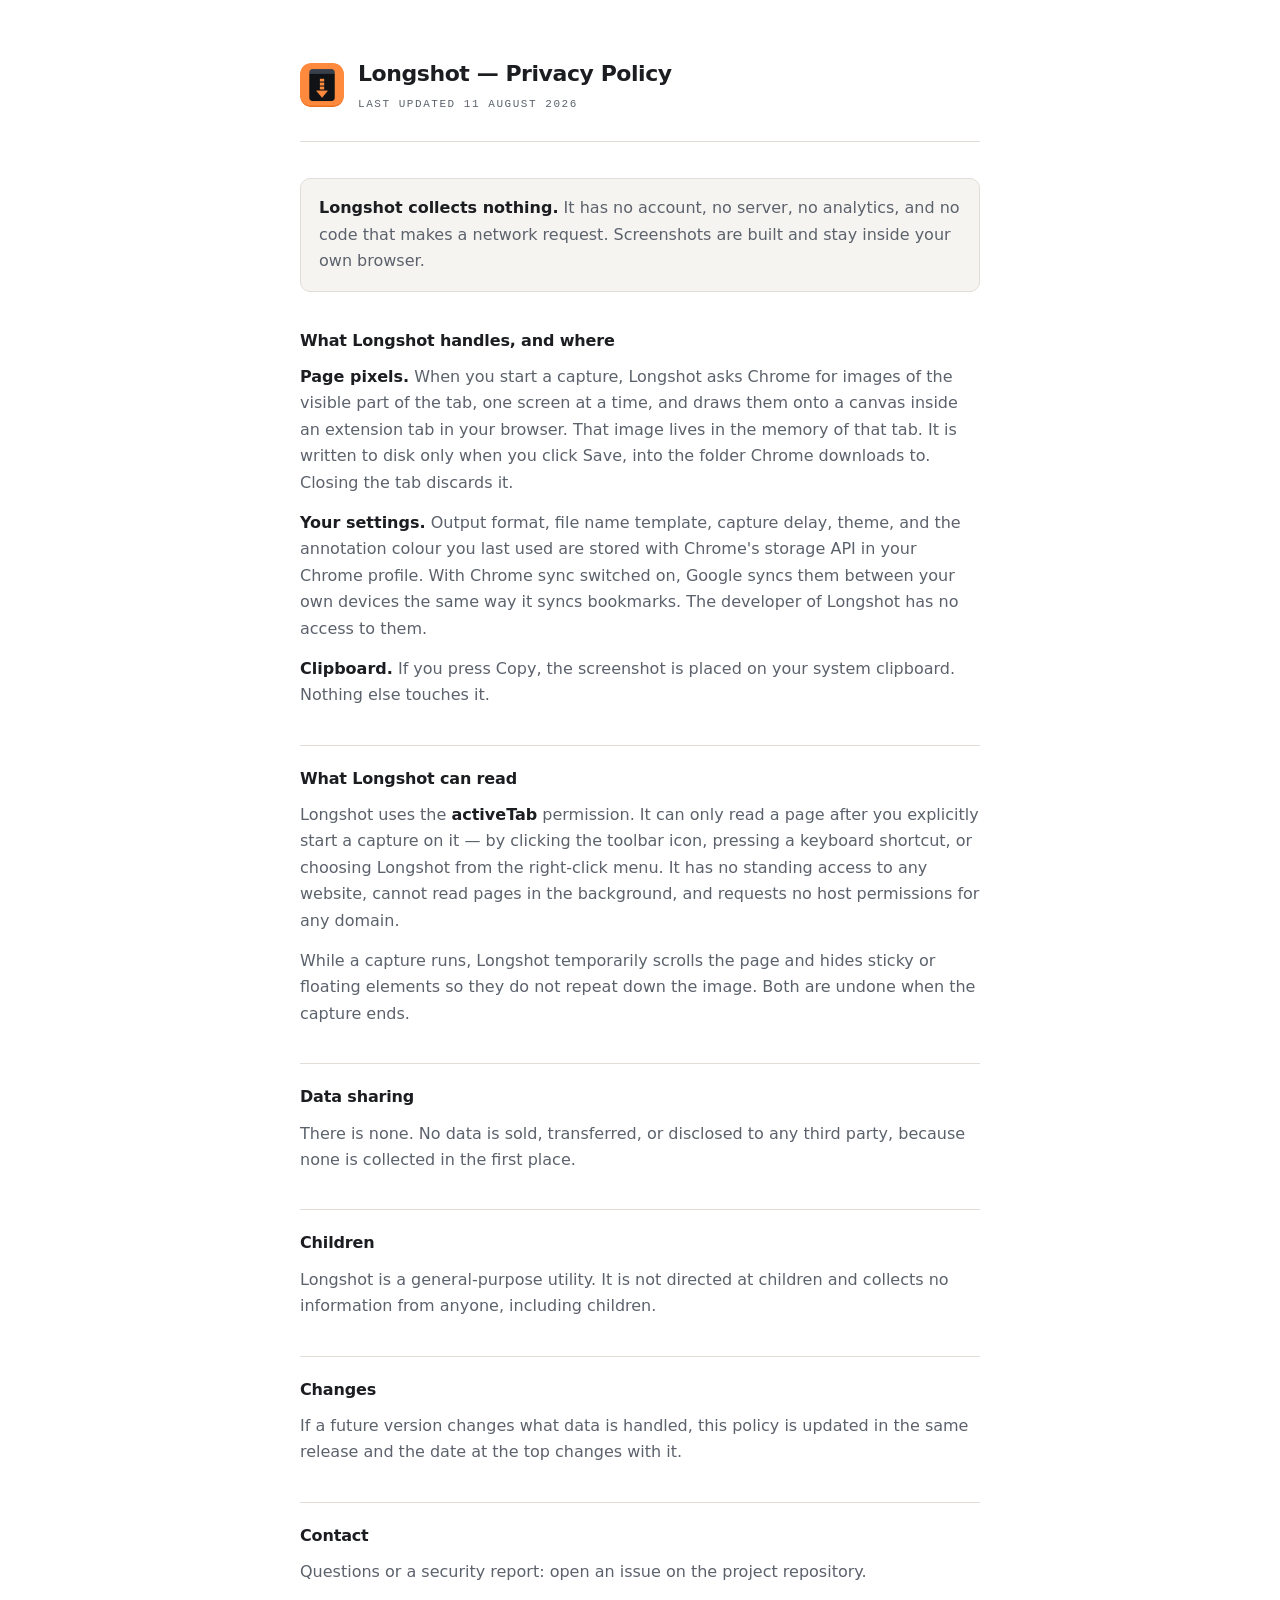
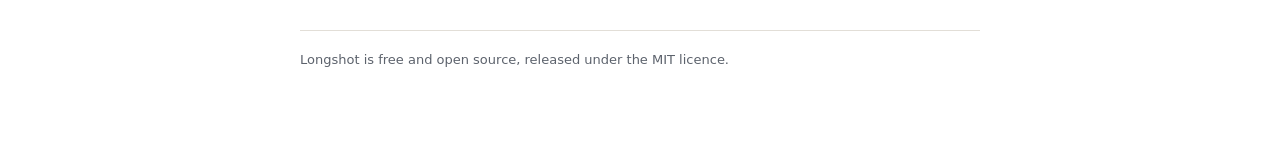
==== docs/index.html @ bc61de27 "Add hostable privacy policy page and submission runbook docs/ is a self-contained static page (no de" ====
<!doctype html>
<html lang="en">
  <head>
    <meta charset="utf-8" />
    <meta name="viewport" content="width=device-width, initial-scale=1" />
    <title>Longshot — Privacy Policy</title>
    <meta
      name="description"
      content="Privacy policy for Longshot, a Chrome extension that captures full page screenshots locally."
    />
    <style>
      :root {
        --bg: #ffffff;
        --panel: #f6f4f1;
        --line: #e2ded7;
        --fg: #1b1d21;
        --dim: #5c626c;
        --accent: #d2611a;
        color-scheme: light;
      }
      @media (prefers-color-scheme: dark) {
        :root {
          --bg: #101216;
          --panel: #171a1f;
          --line: #262b33;
          --fg: #e8eaed;
          --dim: #a3a9b4;
          --accent: #ff8a3d;
          color-scheme: dark;
        }
      }
      * { box-sizing: border-box; }
      body {
        margin: 0;
        padding: 0 24px 96px;
        background: var(--bg);
        color: var(--fg);
        font: 16px/1.65 ui-sans-serif, "Segoe UI", system-ui, -apple-system, sans-serif;
        -webkit-font-smoothing: antialiased;
      }
      main { max-width: 680px; margin: 0 auto; }
      header {
        display: flex; align-items: center; gap: 14px;
        padding: 56px 0 28px; border-bottom: 1px solid var(--line); margin-bottom: 36px;
      }
      header img { width: 44px; height: 44px; border-radius: 11px; }
      h1 { margin: 0; font-size: 22px; letter-spacing: -0.02em; }
      .eyebrow {
        margin: 3px 0 0;
        font-family: ui-monospace, "SF Mono", Consolas, monospace;
        font-size: 11px; letter-spacing: 0.14em; text-transform: uppercase; color: var(--dim);
      }
      h2 {
        margin: 36px 0 10px; font-size: 16px; letter-spacing: -0.01em;
        padding-top: 20px; border-top: 1px solid var(--line);
      }
      h2:first-of-type { border-top: 0; padding-top: 0; }
      p { margin: 0 0 14px; color: var(--dim); }
      strong { color: var(--fg); font-weight: 600; }
      .lede { font-size: 17px; }
      .callout {
        padding: 16px 18px; border-radius: 10px; background: var(--panel);
        border: 1px solid var(--line); margin: 0 0 8px;
      }
      .callout p:last-child { margin-bottom: 0; }
      footer {
        margin-top: 44px; padding-top: 18px; border-top: 1px solid var(--line);
        font-size: 13px; color: var(--dim);
      }
      a { color: var(--accent); }
    </style>
  </head>
  <body>
    <main>
      <header>
        <img src="icon-128.png" alt="" />
        <div>
          <h1>Longshot — Privacy Policy</h1>
          <p class="eyebrow">Last updated 11 August 2026</p>
        </div>
      </header>

      <div class="callout">
        <p>
          <strong>Longshot collects nothing.</strong> It has no account, no server, no analytics,
          and no code that makes a network request. Screenshots are built and stay inside your own
          browser.
        </p>
      </div>

      <h2>What Longshot handles, and where</h2>
      <p>
        <strong>Page pixels.</strong> When you start a capture, Longshot asks Chrome for images of
        the visible part of the tab, one screen at a time, and draws them onto a canvas inside an
        extension tab in your browser. That image lives in the memory of that tab. It is written to
        disk only when you click Save, into the folder Chrome downloads to. Closing the tab
        discards it.
      </p>
      <p>
        <strong>Your settings.</strong> Output format, file name template, capture delay, theme, and
        the annotation colour you last used are stored with Chrome's storage API in your Chrome
        profile. With Chrome sync switched on, Google syncs them between your own devices the same
        way it syncs bookmarks. The developer of Longshot has no access to them.
      </p>
      <p>
        <strong>Clipboard.</strong> If you press Copy, the screenshot is placed on your system
        clipboard. Nothing else touches it.
      </p>

      <h2>What Longshot can read</h2>
      <p>
        Longshot uses the <strong>activeTab</strong> permission. It can only read a page after you
        explicitly start a capture on it — by clicking the toolbar icon, pressing a keyboard
        shortcut, or choosing Longshot from the right-click menu. It has no standing access to any
        website, cannot read pages in the background, and requests no host permissions for any
        domain.
      </p>
      <p>
        While a capture runs, Longshot temporarily scrolls the page and hides sticky or floating
        elements so they do not repeat down the image. Both are undone when the capture ends.
      </p>

      <h2>Data sharing</h2>
      <p>
        There is none. No data is sold, transferred, or disclosed to any third party, because none
        is collected in the first place.
      </p>

      <h2>Children</h2>
      <p>
        Longshot is a general-purpose utility. It is not directed at children and collects no
        information from anyone, including children.
      </p>

      <h2>Changes</h2>
      <p>
        If a future version changes what data is handled, this policy is updated in the same release
        and the date at the top changes with it.
      </p>

      <h2>Contact</h2>
      <p>Questions or a security report: open an issue on the project repository.</p>

      <footer>Longshot is free and open source, released under the MIT licence.</footer>
    </main>
  </body>
</html>
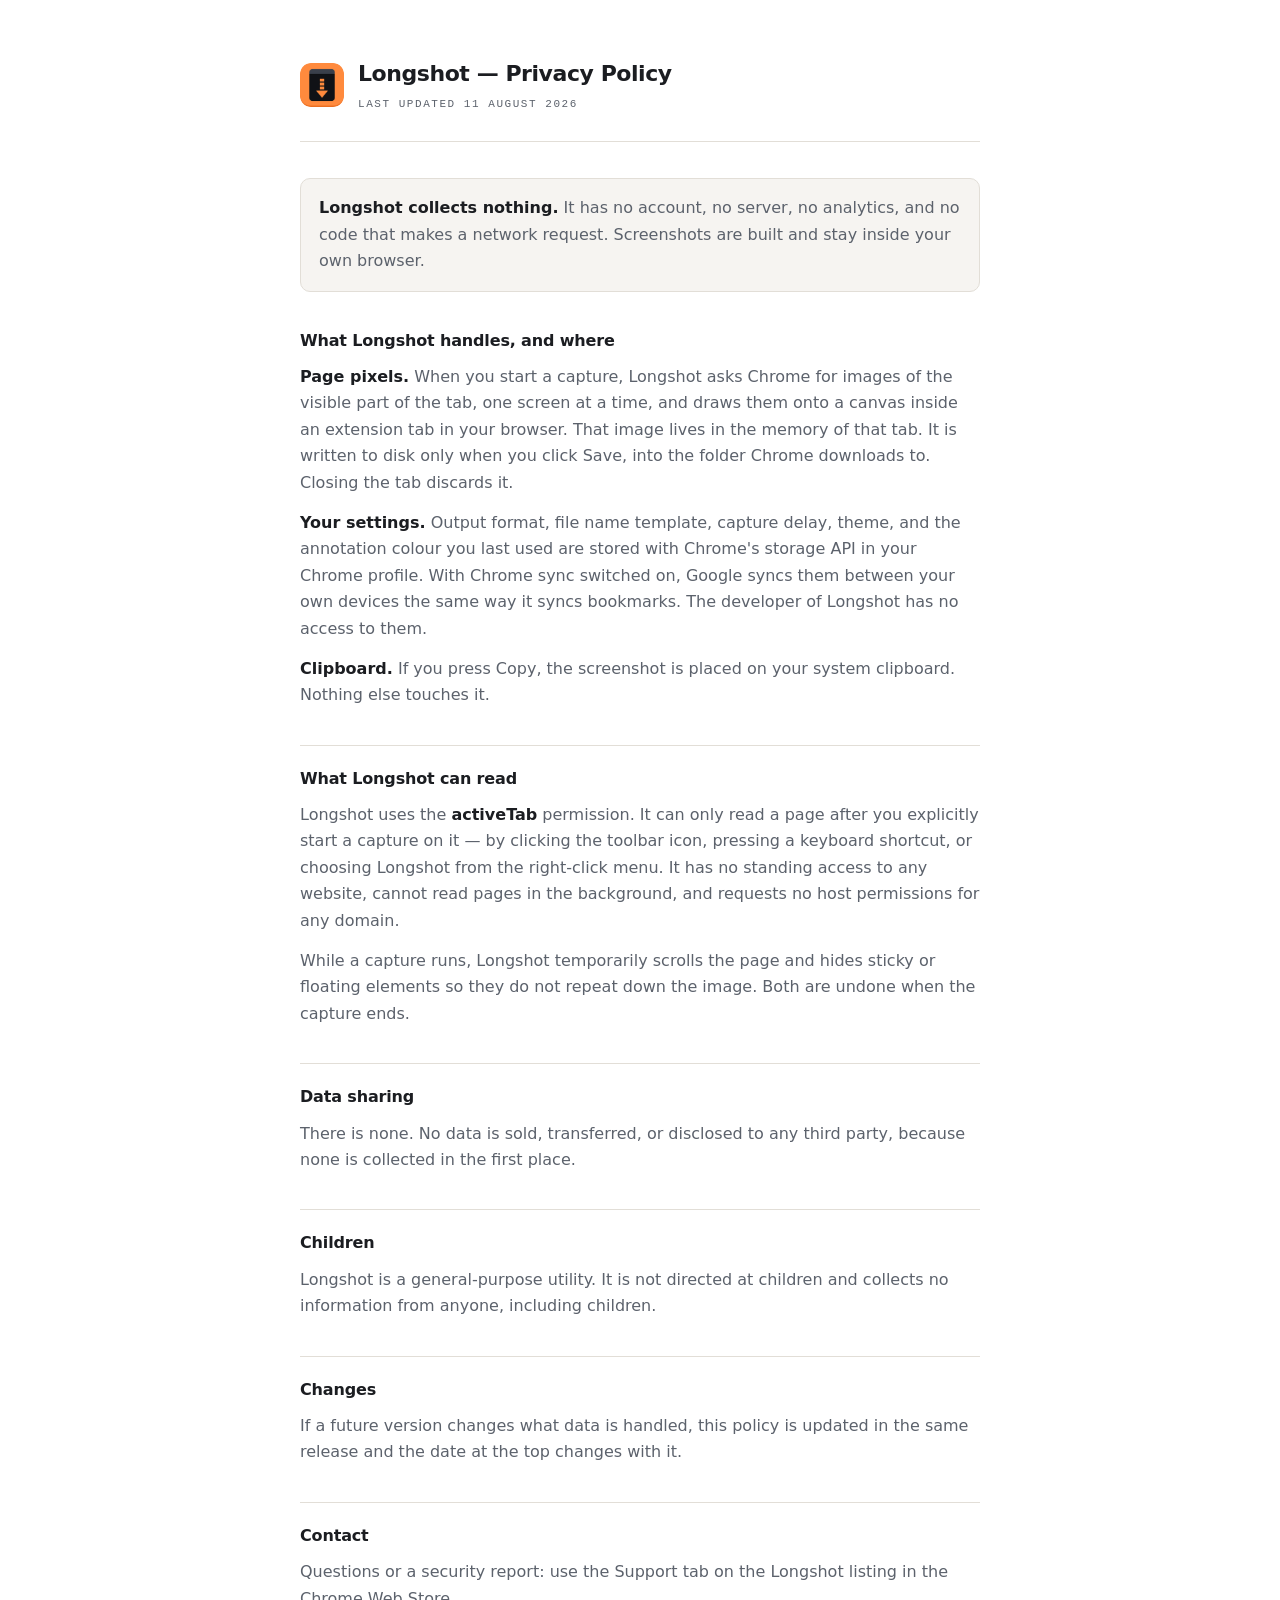
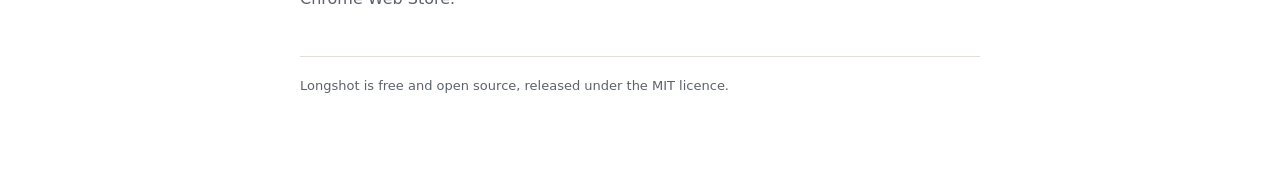
==== commit 242a05b9: "Publish the privacy policy and document where it lives The policy is now served at https://longshot-" ====
--- a/docs/index.html
+++ b/docs/index.html
@@ -139,7 +139,10 @@
       </p>
 
       <h2>Contact</h2>
-      <p>Questions or a security report: open an issue on the project repository.</p>
+      <p>
+        Questions or a security report: use the Support tab on the Longshot listing in the
+        Chrome Web Store.
+      </p>
 
       <footer>Longshot is free and open source, released under the MIT licence.</footer>
     </main>
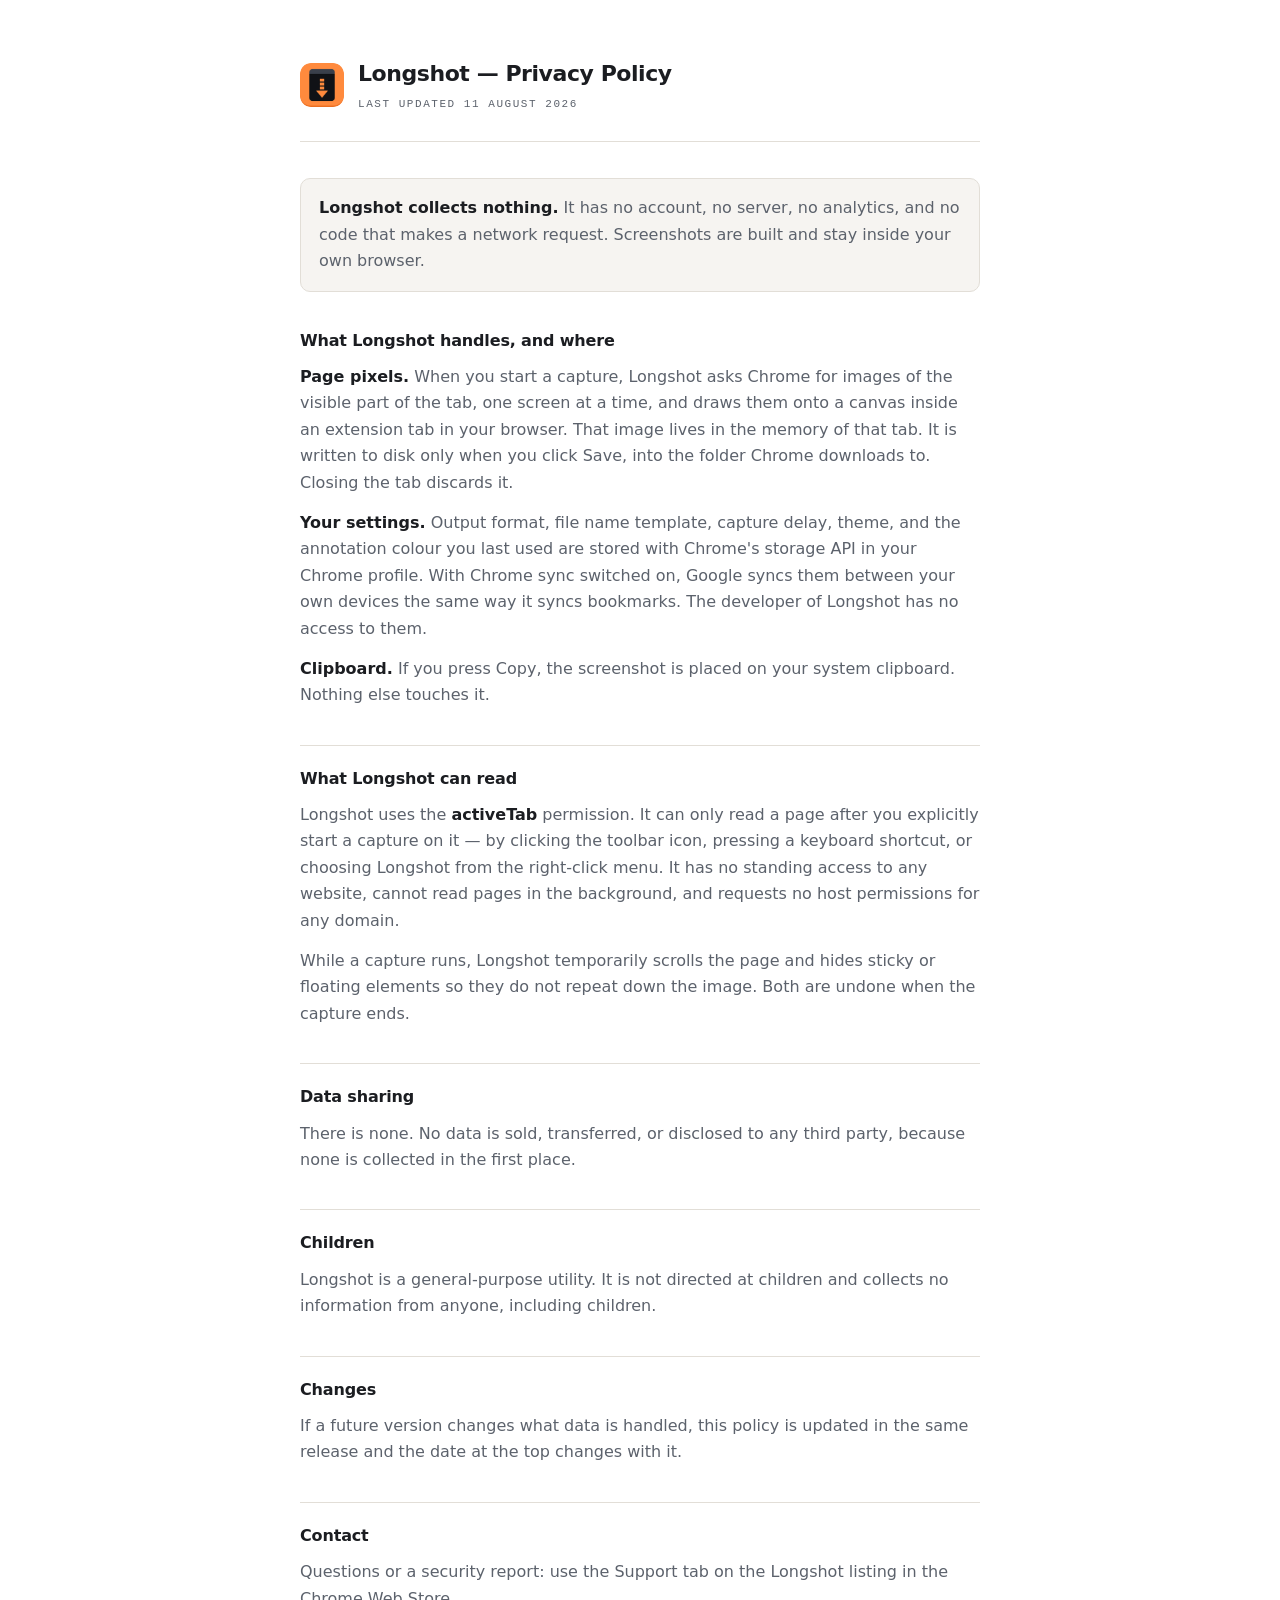
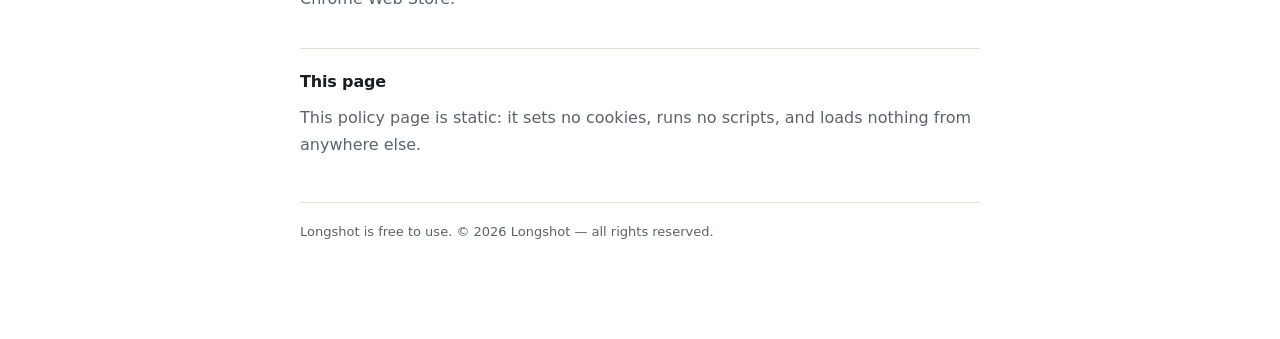
==== commit ab71bec3: "Make the project proprietary and drop open-source claims LICENSE is now all-rights-reserved: running" ====
--- a/docs/index.html
+++ b/docs/index.html
@@ -144,7 +144,13 @@
         Chrome Web Store.
       </p>
 
-      <footer>Longshot is free and open source, released under the MIT licence.</footer>
+      <h2>This page</h2>
+      <p>
+        This policy page is static: it sets no cookies, runs no scripts, and loads nothing from
+        anywhere else.
+      </p>
+
+      <footer>Longshot is free to use. © 2026 Longshot — all rights reserved.</footer>
     </main>
   </body>
 </html>
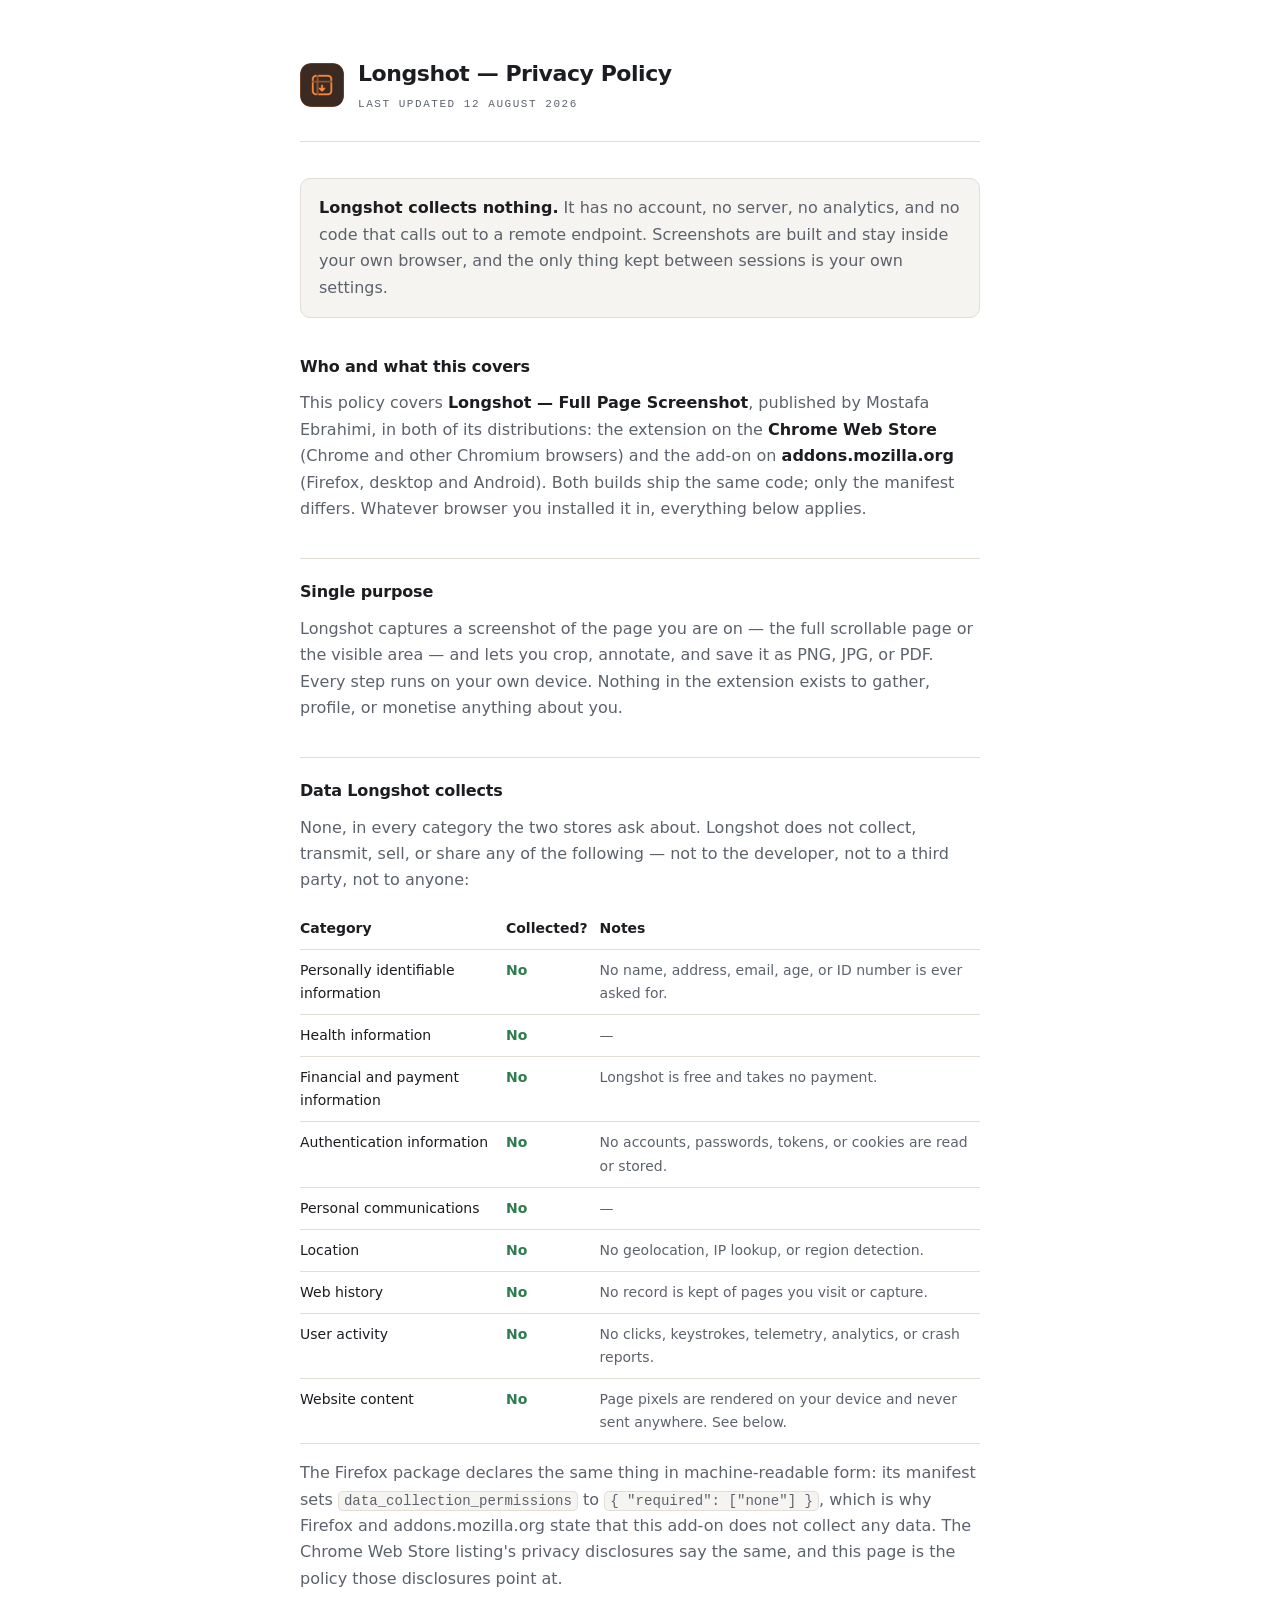
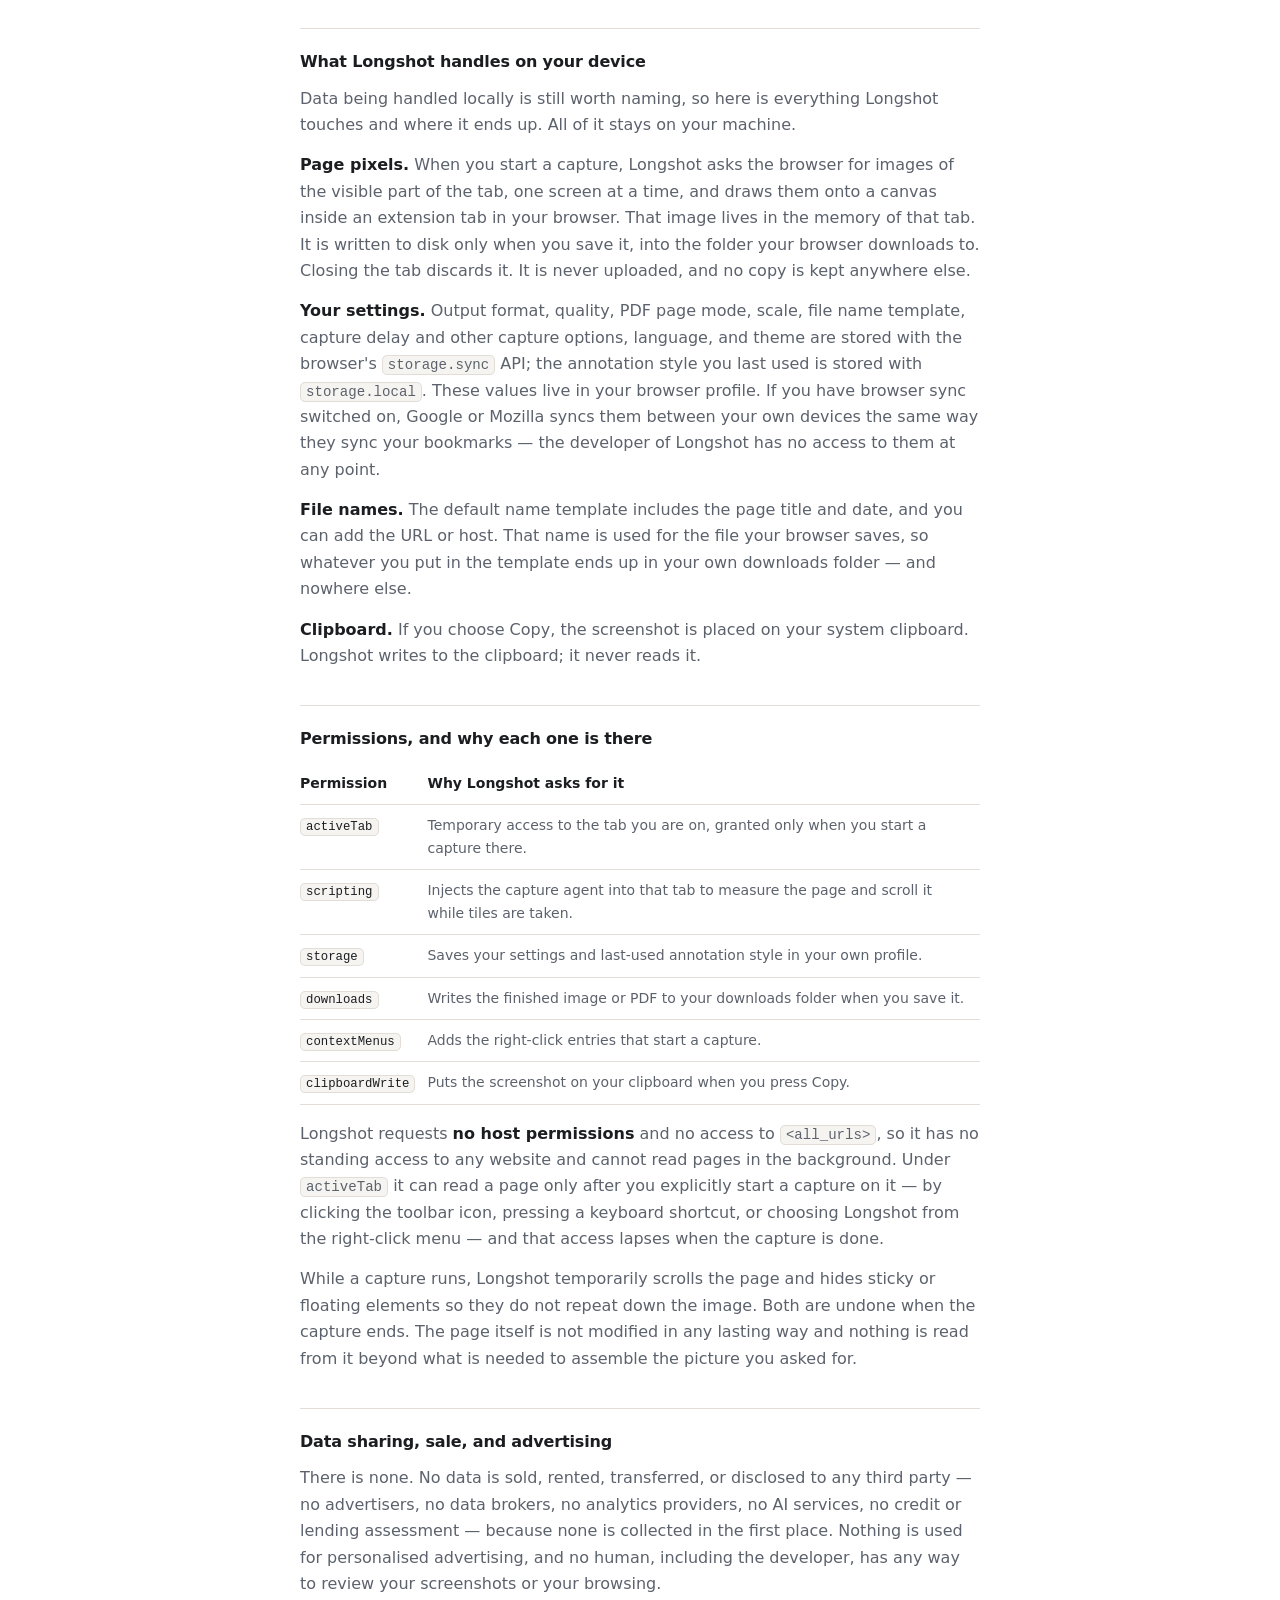
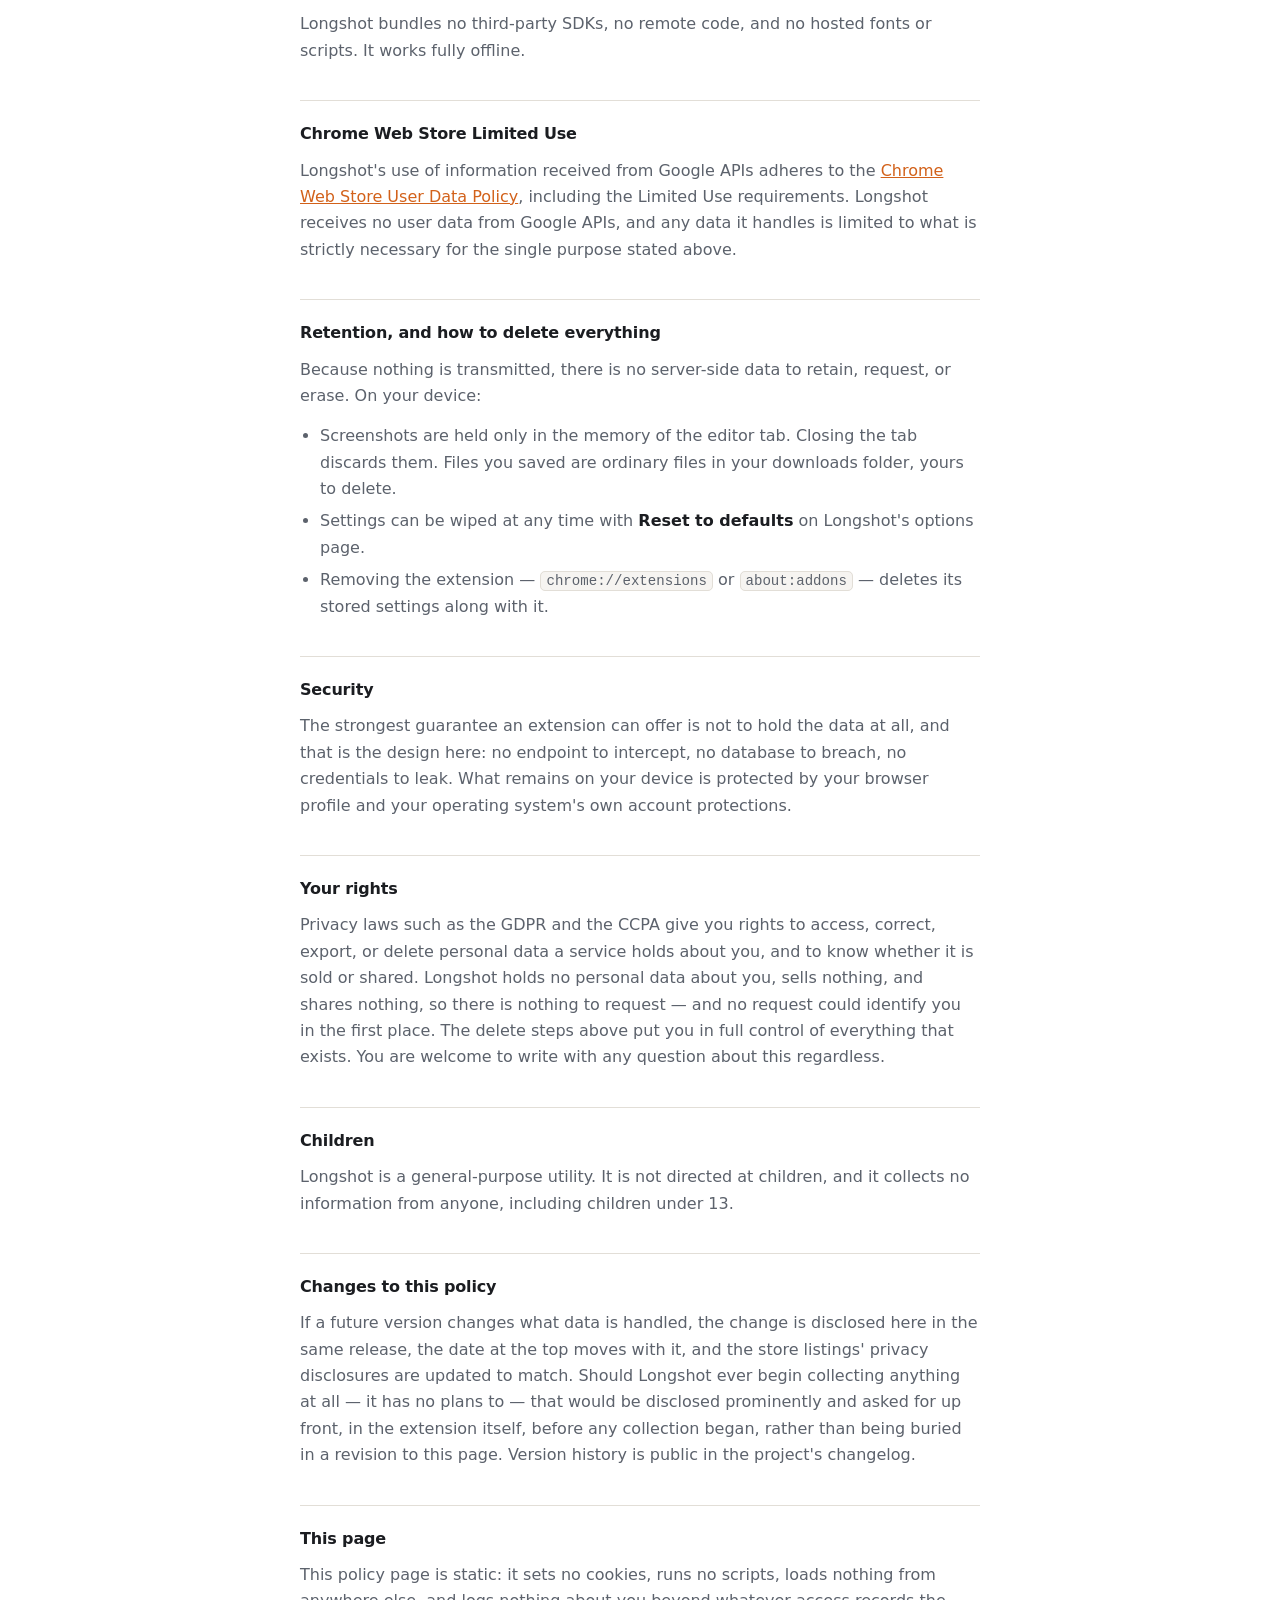
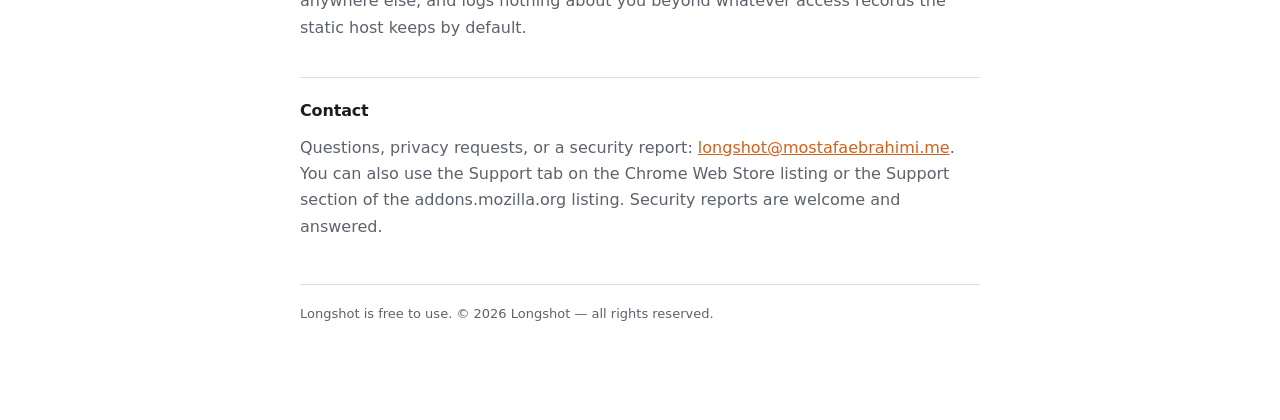
==== commit be477889: "Answer both stores in the privacy policy The policy read as a Chrome-only note, and both stores have" ====
--- a/docs/index.html
+++ b/docs/index.html
@@ -6,8 +6,9 @@
     <title>Longshot — Privacy Policy</title>
     <meta
       name="description"
-      content="Privacy policy for Longshot, a Chrome extension that captures full page screenshots locally."
+      content="Privacy policy for Longshot, the full page screenshot extension for Chrome and Firefox. No data collected, no servers, nothing leaves the browser."
     />
+    <meta name="robots" content="index, follow" />
     <style>
       :root {
         --bg: #ffffff;
@@ -16,6 +17,7 @@
         --fg: #1b1d21;
         --dim: #5c626c;
         --accent: #d2611a;
+        --ok: #2f7d4f;
         color-scheme: light;
       }
       @media (prefers-color-scheme: dark) {
@@ -26,6 +28,7 @@
           --fg: #e8eaed;
           --dim: #a3a9b4;
           --accent: #ff8a3d;
+          --ok: #5fbf87;
           color-scheme: dark;
         }
       }
@@ -57,12 +60,27 @@
       h2:first-of-type { border-top: 0; padding-top: 0; }
       p { margin: 0 0 14px; color: var(--dim); }
       strong { color: var(--fg); font-weight: 600; }
-      .lede { font-size: 17px; }
+      ul { margin: 0 0 14px; padding-left: 20px; color: var(--dim); }
+      li { margin: 0 0 6px; }
       .callout {
         padding: 16px 18px; border-radius: 10px; background: var(--panel);
         border: 1px solid var(--line); margin: 0 0 8px;
       }
       .callout p:last-child { margin-bottom: 0; }
+      .scroll { overflow-x: auto; margin: 0 0 16px; }
+      table { border-collapse: collapse; width: 100%; font-size: 14px; }
+      th, td {
+        text-align: left; padding: 9px 12px 9px 0;
+        border-bottom: 1px solid var(--line); vertical-align: top; color: var(--dim);
+      }
+      th { color: var(--fg); font-weight: 600; white-space: nowrap; }
+      td:first-child { color: var(--fg); }
+      .no { color: var(--ok); font-weight: 600; white-space: nowrap; }
+      code {
+        font-family: ui-monospace, "SF Mono", Consolas, monospace;
+        font-size: 0.88em; background: var(--panel);
+        border: 1px solid var(--line); border-radius: 5px; padding: 1px 5px;
+      }
       footer {
         margin-top: 44px; padding-top: 18px; border-top: 1px solid var(--line);
         font-size: 13px; color: var(--dim);
@@ -76,78 +94,212 @@
         <img src="icon-128.png" alt="" />
         <div>
           <h1>Longshot — Privacy Policy</h1>
-          <p class="eyebrow">Last updated 11 August 2026</p>
+          <p class="eyebrow">Last updated 12 August 2026</p>
         </div>
       </header>
 
       <div class="callout">
         <p>
           <strong>Longshot collects nothing.</strong> It has no account, no server, no analytics,
-          and no code that makes a network request. Screenshots are built and stay inside your own
-          browser.
+          and no code that calls out to a remote endpoint. Screenshots are built and stay inside
+          your own browser, and the only thing kept between sessions is your own settings.
         </p>
       </div>
 
-      <h2>What Longshot handles, and where</h2>
-      <p>
-        <strong>Page pixels.</strong> When you start a capture, Longshot asks Chrome for images of
-        the visible part of the tab, one screen at a time, and draws them onto a canvas inside an
+      <h2>Who and what this covers</h2>
+      <p>
+        This policy covers <strong>Longshot — Full Page Screenshot</strong>, published by Mostafa
+        Ebrahimi, in both of its distributions: the extension on the
+        <strong>Chrome Web Store</strong> (Chrome and other Chromium browsers) and the add-on on
+        <strong>addons.mozilla.org</strong> (Firefox, desktop and Android). Both builds ship the
+        same code; only the manifest differs. Whatever browser you installed it in, everything
+        below applies.
+      </p>
+
+      <h2>Single purpose</h2>
+      <p>
+        Longshot captures a screenshot of the page you are on — the full scrollable page or the
+        visible area — and lets you crop, annotate, and save it as PNG, JPG, or PDF. Every step
+        runs on your own device. Nothing in the extension exists to gather, profile, or monetise
+        anything about you.
+      </p>
+
+      <h2>Data Longshot collects</h2>
+      <p>
+        None, in every category the two stores ask about. Longshot does not collect, transmit,
+        sell, or share any of the following — not to the developer, not to a third party, not to
+        anyone:
+      </p>
+      <div class="scroll">
+        <table>
+          <thead>
+            <tr><th>Category</th><th>Collected?</th><th>Notes</th></tr>
+          </thead>
+          <tbody>
+            <tr><td>Personally identifiable information</td><td class="no">No</td><td>No name, address, email, age, or ID number is ever asked for.</td></tr>
+            <tr><td>Health information</td><td class="no">No</td><td>—</td></tr>
+            <tr><td>Financial and payment information</td><td class="no">No</td><td>Longshot is free and takes no payment.</td></tr>
+            <tr><td>Authentication information</td><td class="no">No</td><td>No accounts, passwords, tokens, or cookies are read or stored.</td></tr>
+            <tr><td>Personal communications</td><td class="no">No</td><td>—</td></tr>
+            <tr><td>Location</td><td class="no">No</td><td>No geolocation, IP lookup, or region detection.</td></tr>
+            <tr><td>Web history</td><td class="no">No</td><td>No record is kept of pages you visit or capture.</td></tr>
+            <tr><td>User activity</td><td class="no">No</td><td>No clicks, keystrokes, telemetry, analytics, or crash reports.</td></tr>
+            <tr><td>Website content</td><td class="no">No</td><td>Page pixels are rendered on your device and never sent anywhere. See below.</td></tr>
+          </tbody>
+        </table>
+      </div>
+      <p>
+        The Firefox package declares the same thing in machine-readable form: its manifest sets
+        <code>data_collection_permissions</code> to <code>{ "required": ["none"] }</code>, which is
+        why Firefox and addons.mozilla.org state that this add-on does not collect any data. The
+        Chrome Web Store listing's privacy disclosures say the same, and this page is the policy
+        those disclosures point at.
+      </p>
+
+      <h2>What Longshot handles on your device</h2>
+      <p>
+        Data being handled locally is still worth naming, so here is everything Longshot touches
+        and where it ends up. All of it stays on your machine.
+      </p>
+      <p>
+        <strong>Page pixels.</strong> When you start a capture, Longshot asks the browser for images
+        of the visible part of the tab, one screen at a time, and draws them onto a canvas inside an
         extension tab in your browser. That image lives in the memory of that tab. It is written to
-        disk only when you click Save, into the folder Chrome downloads to. Closing the tab
-        discards it.
-      </p>
-      <p>
-        <strong>Your settings.</strong> Output format, file name template, capture delay, theme, and
-        the annotation colour you last used are stored with Chrome's storage API in your Chrome
-        profile. With Chrome sync switched on, Google syncs them between your own devices the same
-        way it syncs bookmarks. The developer of Longshot has no access to them.
-      </p>
-      <p>
-        <strong>Clipboard.</strong> If you press Copy, the screenshot is placed on your system
-        clipboard. Nothing else touches it.
-      </p>
-
-      <h2>What Longshot can read</h2>
-      <p>
-        Longshot uses the <strong>activeTab</strong> permission. It can only read a page after you
+        disk only when you save it, into the folder your browser downloads to. Closing the tab
+        discards it. It is never uploaded, and no copy is kept anywhere else.
+      </p>
+      <p>
+        <strong>Your settings.</strong> Output format, quality, PDF page mode, scale, file name
+        template, capture delay and other capture options, language, and theme are stored with the
+        browser's <code>storage.sync</code> API; the annotation style you last used is stored with
+        <code>storage.local</code>. These values live in your browser profile. If you have browser
+        sync switched on, Google or Mozilla syncs them between your own devices the same way they
+        sync your bookmarks — the developer of Longshot has no access to them at any point.
+      </p>
+      <p>
+        <strong>File names.</strong> The default name template includes the page title and date, and
+        you can add the URL or host. That name is used for the file your browser saves, so whatever
+        you put in the template ends up in your own downloads folder — and nowhere else.
+      </p>
+      <p>
+        <strong>Clipboard.</strong> If you choose Copy, the screenshot is placed on your system
+        clipboard. Longshot writes to the clipboard; it never reads it.
+      </p>
+
+      <h2>Permissions, and why each one is there</h2>
+      <div class="scroll">
+        <table>
+          <thead>
+            <tr><th>Permission</th><th>Why Longshot asks for it</th></tr>
+          </thead>
+          <tbody>
+            <tr><td><code>activeTab</code></td><td>Temporary access to the tab you are on, granted only when you start a capture there.</td></tr>
+            <tr><td><code>scripting</code></td><td>Injects the capture agent into that tab to measure the page and scroll it while tiles are taken.</td></tr>
+            <tr><td><code>storage</code></td><td>Saves your settings and last-used annotation style in your own profile.</td></tr>
+            <tr><td><code>downloads</code></td><td>Writes the finished image or PDF to your downloads folder when you save it.</td></tr>
+            <tr><td><code>contextMenus</code></td><td>Adds the right-click entries that start a capture.</td></tr>
+            <tr><td><code>clipboardWrite</code></td><td>Puts the screenshot on your clipboard when you press Copy.</td></tr>
+          </tbody>
+        </table>
+      </div>
+      <p>
+        Longshot requests <strong>no host permissions</strong> and no access to
+        <code>&lt;all_urls&gt;</code>, so it has no standing access to any website and cannot read
+        pages in the background. Under <code>activeTab</code> it can read a page only after you
         explicitly start a capture on it — by clicking the toolbar icon, pressing a keyboard
-        shortcut, or choosing Longshot from the right-click menu. It has no standing access to any
-        website, cannot read pages in the background, and requests no host permissions for any
-        domain.
+        shortcut, or choosing Longshot from the right-click menu — and that access lapses when the
+        capture is done.
       </p>
       <p>
         While a capture runs, Longshot temporarily scrolls the page and hides sticky or floating
-        elements so they do not repeat down the image. Both are undone when the capture ends.
-      </p>
-
-      <h2>Data sharing</h2>
-      <p>
-        There is none. No data is sold, transferred, or disclosed to any third party, because none
-        is collected in the first place.
+        elements so they do not repeat down the image. Both are undone when the capture ends. The
+        page itself is not modified in any lasting way and nothing is read from it beyond what is
+        needed to assemble the picture you asked for.
+      </p>
+
+      <h2>Data sharing, sale, and advertising</h2>
+      <p>
+        There is none. No data is sold, rented, transferred, or disclosed to any third party — no
+        advertisers, no data brokers, no analytics providers, no AI services, no credit or lending
+        assessment — because none is collected in the first place. Nothing is used for
+        personalised advertising, and no human, including the developer, has any way to review
+        your screenshots or your browsing.
+      </p>
+      <p>
+        Longshot bundles no third-party SDKs, no remote code, and no hosted fonts or scripts. It
+        works fully offline.
+      </p>
+
+      <h2>Chrome Web Store Limited Use</h2>
+      <p>
+        Longshot's use of information received from Google APIs adheres to the
+        <a href="https://developer.chrome.com/docs/webstore/program-policies/limited-use">Chrome
+        Web Store User Data Policy</a>, including the Limited Use requirements. Longshot receives
+        no user data from Google APIs, and any data it handles is limited to what is strictly
+        necessary for the single purpose stated above.
+      </p>
+
+      <h2>Retention, and how to delete everything</h2>
+      <p>
+        Because nothing is transmitted, there is no server-side data to retain, request, or erase.
+        On your device:
+      </p>
+      <ul>
+        <li>Screenshots are held only in the memory of the editor tab. Closing the tab discards
+          them. Files you saved are ordinary files in your downloads folder, yours to delete.</li>
+        <li>Settings can be wiped at any time with <strong>Reset to defaults</strong> on Longshot's
+          options page.</li>
+        <li>Removing the extension — <code>chrome://extensions</code> or
+          <code>about:addons</code> — deletes its stored settings along with it.</li>
+      </ul>
+
+      <h2>Security</h2>
+      <p>
+        The strongest guarantee an extension can offer is not to hold the data at all, and that is
+        the design here: no endpoint to intercept, no database to breach, no credentials to leak.
+        What remains on your device is protected by your browser profile and your operating
+        system's own account protections.
+      </p>
+
+      <h2>Your rights</h2>
+      <p>
+        Privacy laws such as the GDPR and the CCPA give you rights to access, correct, export, or
+        delete personal data a service holds about you, and to know whether it is sold or shared.
+        Longshot holds no personal data about you, sells nothing, and shares nothing, so there is
+        nothing to request — and no request could identify you in the first place. The delete steps
+        above put you in full control of everything that exists. You are welcome to write with any
+        question about this regardless.
       </p>
 
       <h2>Children</h2>
       <p>
-        Longshot is a general-purpose utility. It is not directed at children and collects no
-        information from anyone, including children.
-      </p>
-
-      <h2>Changes</h2>
-      <p>
-        If a future version changes what data is handled, this policy is updated in the same release
-        and the date at the top changes with it.
+        Longshot is a general-purpose utility. It is not directed at children, and it collects no
+        information from anyone, including children under 13.
+      </p>
+
+      <h2>Changes to this policy</h2>
+      <p>
+        If a future version changes what data is handled, the change is disclosed here in the same
+        release, the date at the top moves with it, and the store listings' privacy disclosures are
+        updated to match. Should Longshot ever begin collecting anything at all — it has no plans
+        to — that would be disclosed prominently and asked for up front, in the extension itself,
+        before any collection began, rather than being buried in a revision to this page. Version
+        history is public in the project's changelog.
+      </p>
+
+      <h2>This page</h2>
+      <p>
+        This policy page is static: it sets no cookies, runs no scripts, loads nothing from anywhere
+        else, and logs nothing about you beyond whatever access records the static host keeps by
+        default.
       </p>
 
       <h2>Contact</h2>
       <p>
-        Questions or a security report: use the Support tab on the Longshot listing in the
-        Chrome Web Store.
-      </p>
-
-      <h2>This page</h2>
-      <p>
-        This policy page is static: it sets no cookies, runs no scripts, and loads nothing from
-        anywhere else.
+        Questions, privacy requests, or a security report:
+        <a href="mailto:longshot@mostafaebrahimi.me">longshot@mostafaebrahimi.me</a>. You can also
+        use the Support tab on the Chrome Web Store listing or the Support section of the
+        addons.mozilla.org listing. Security reports are welcome and answered.
       </p>
 
       <footer>Longshot is free to use. © 2026 Longshot — all rights reserved.</footer>
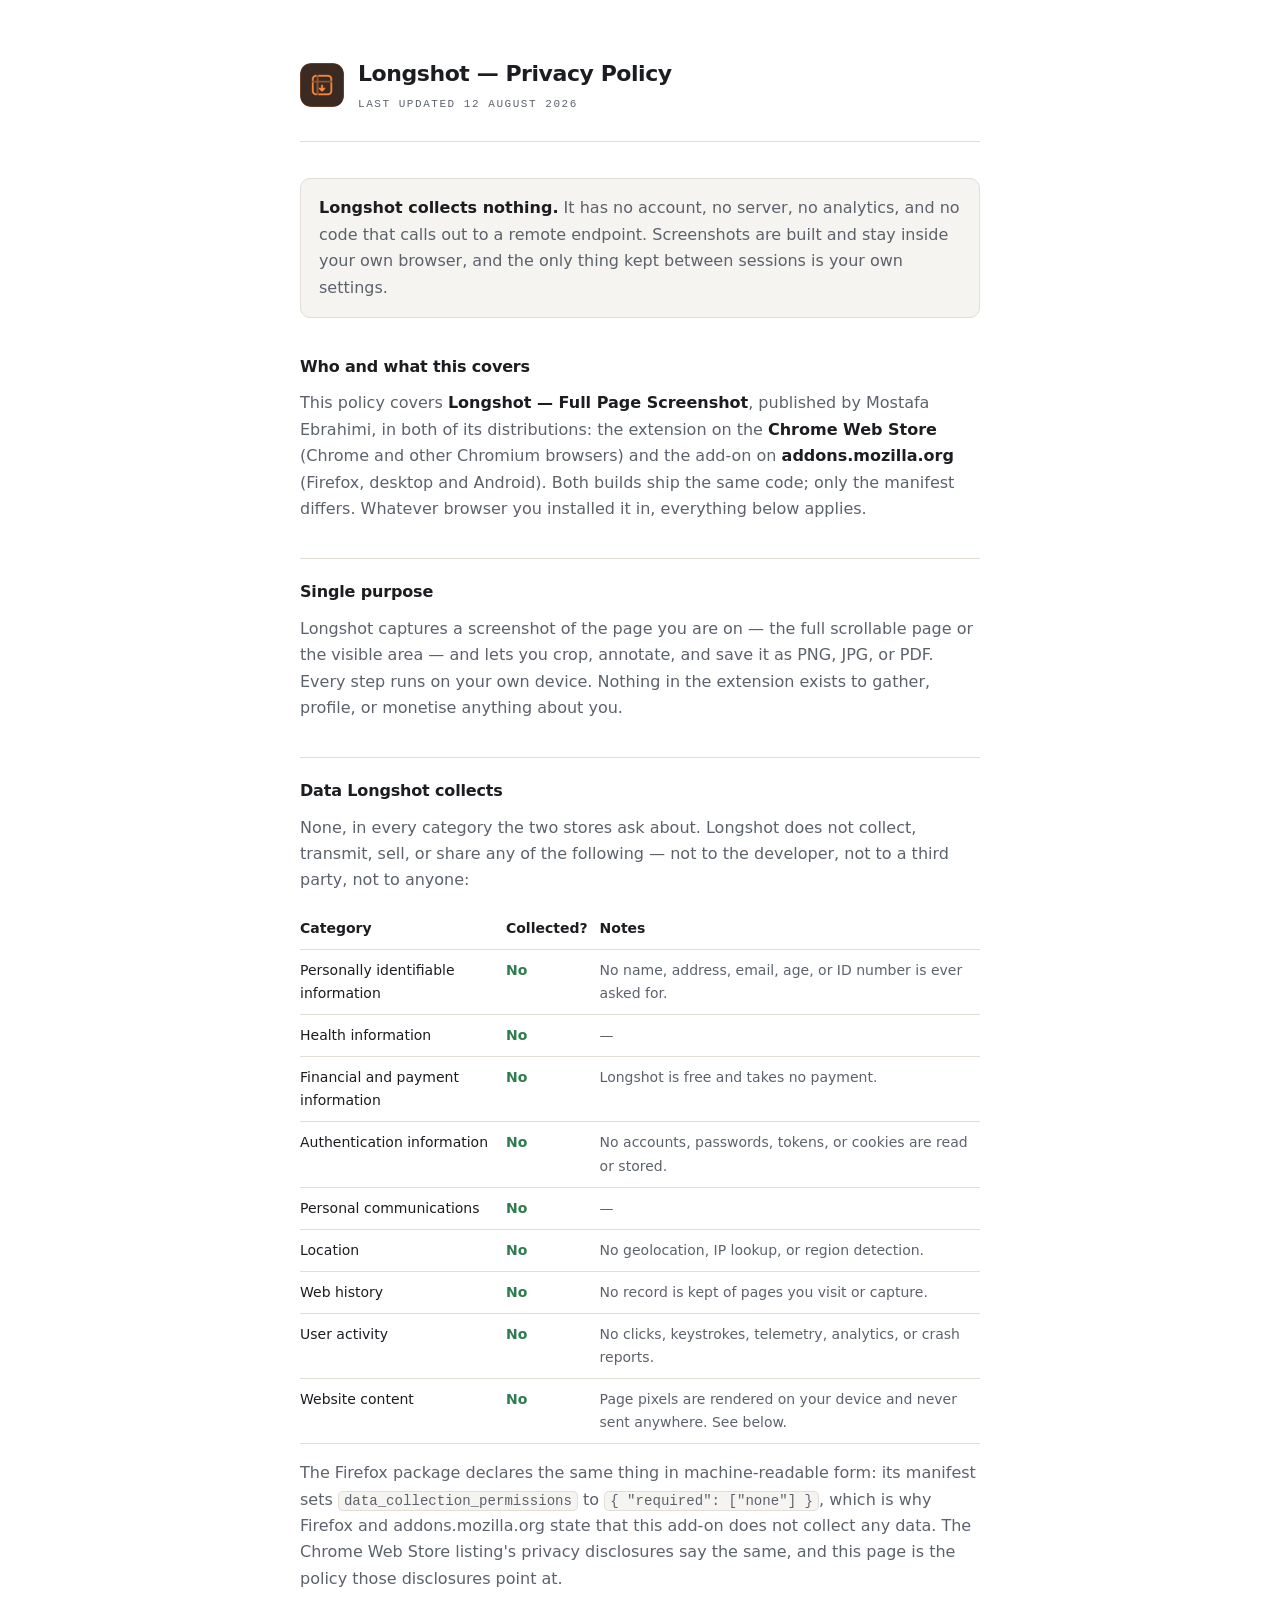
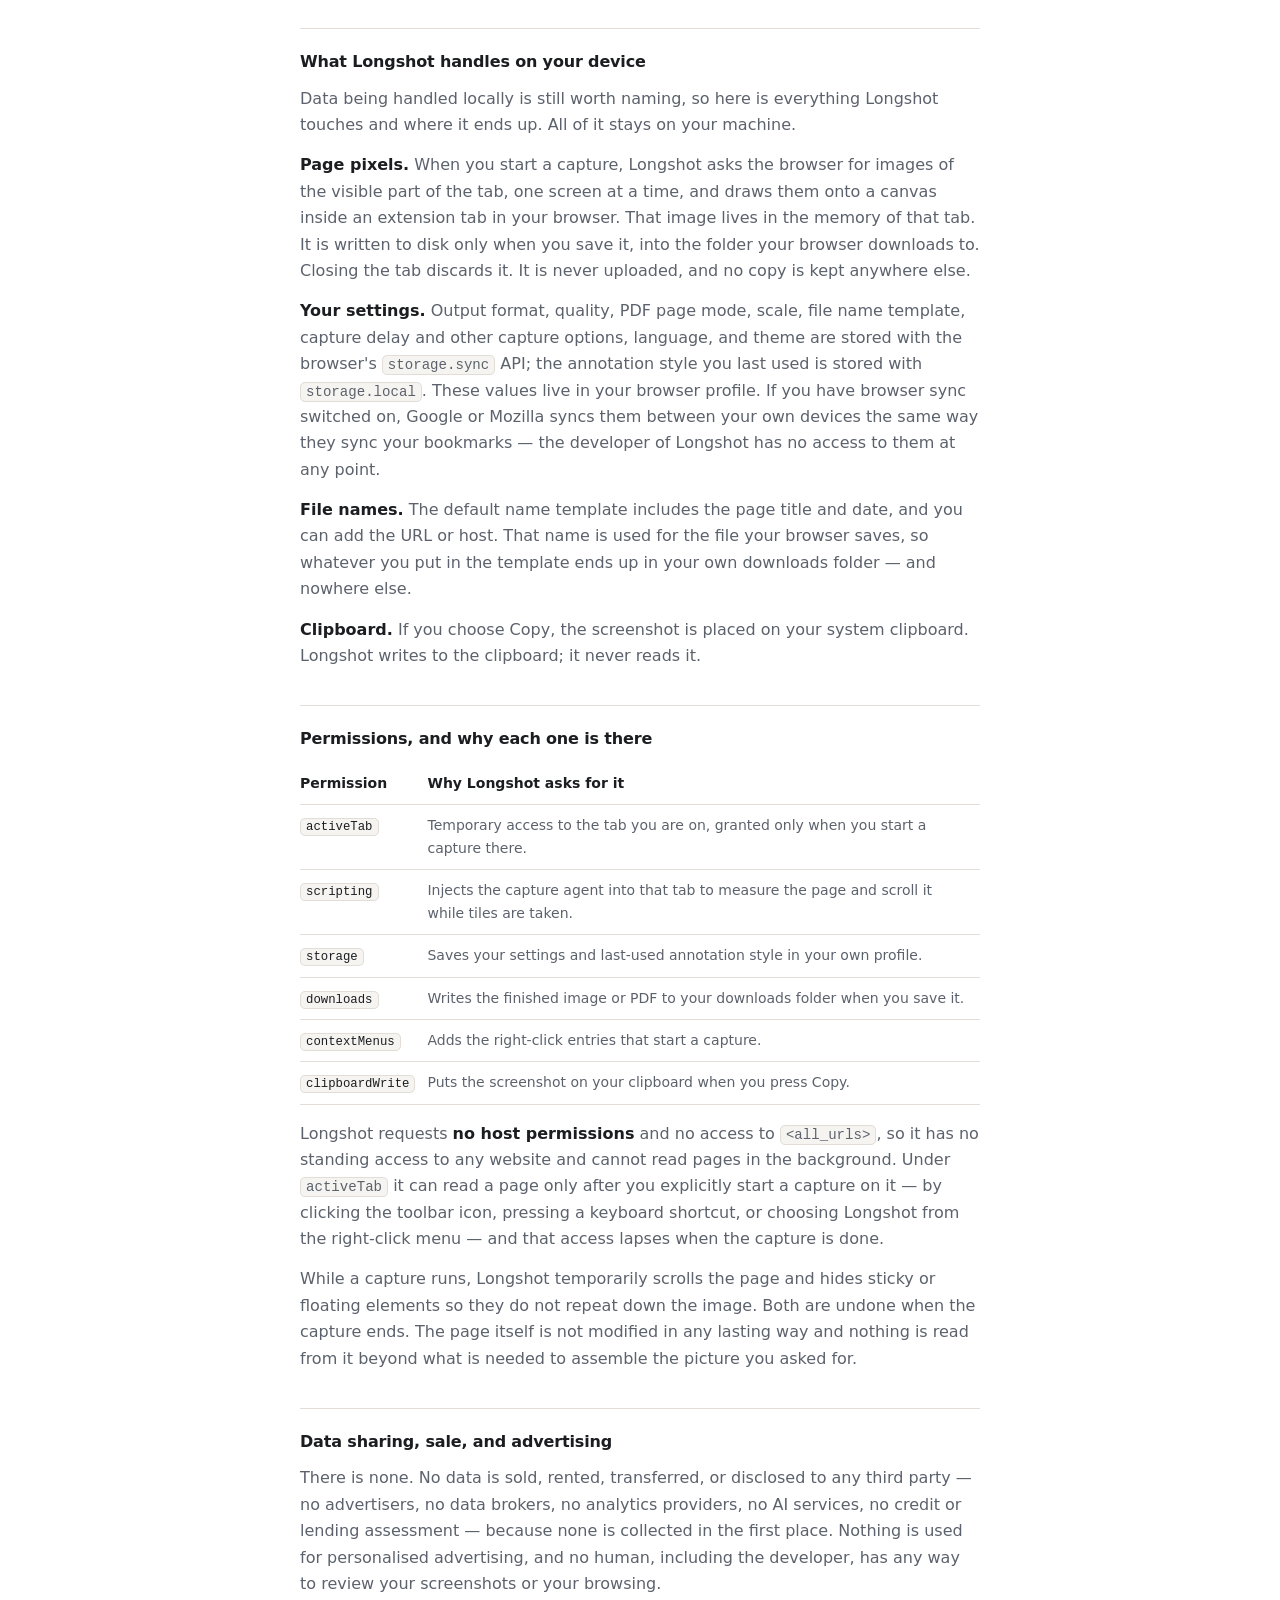
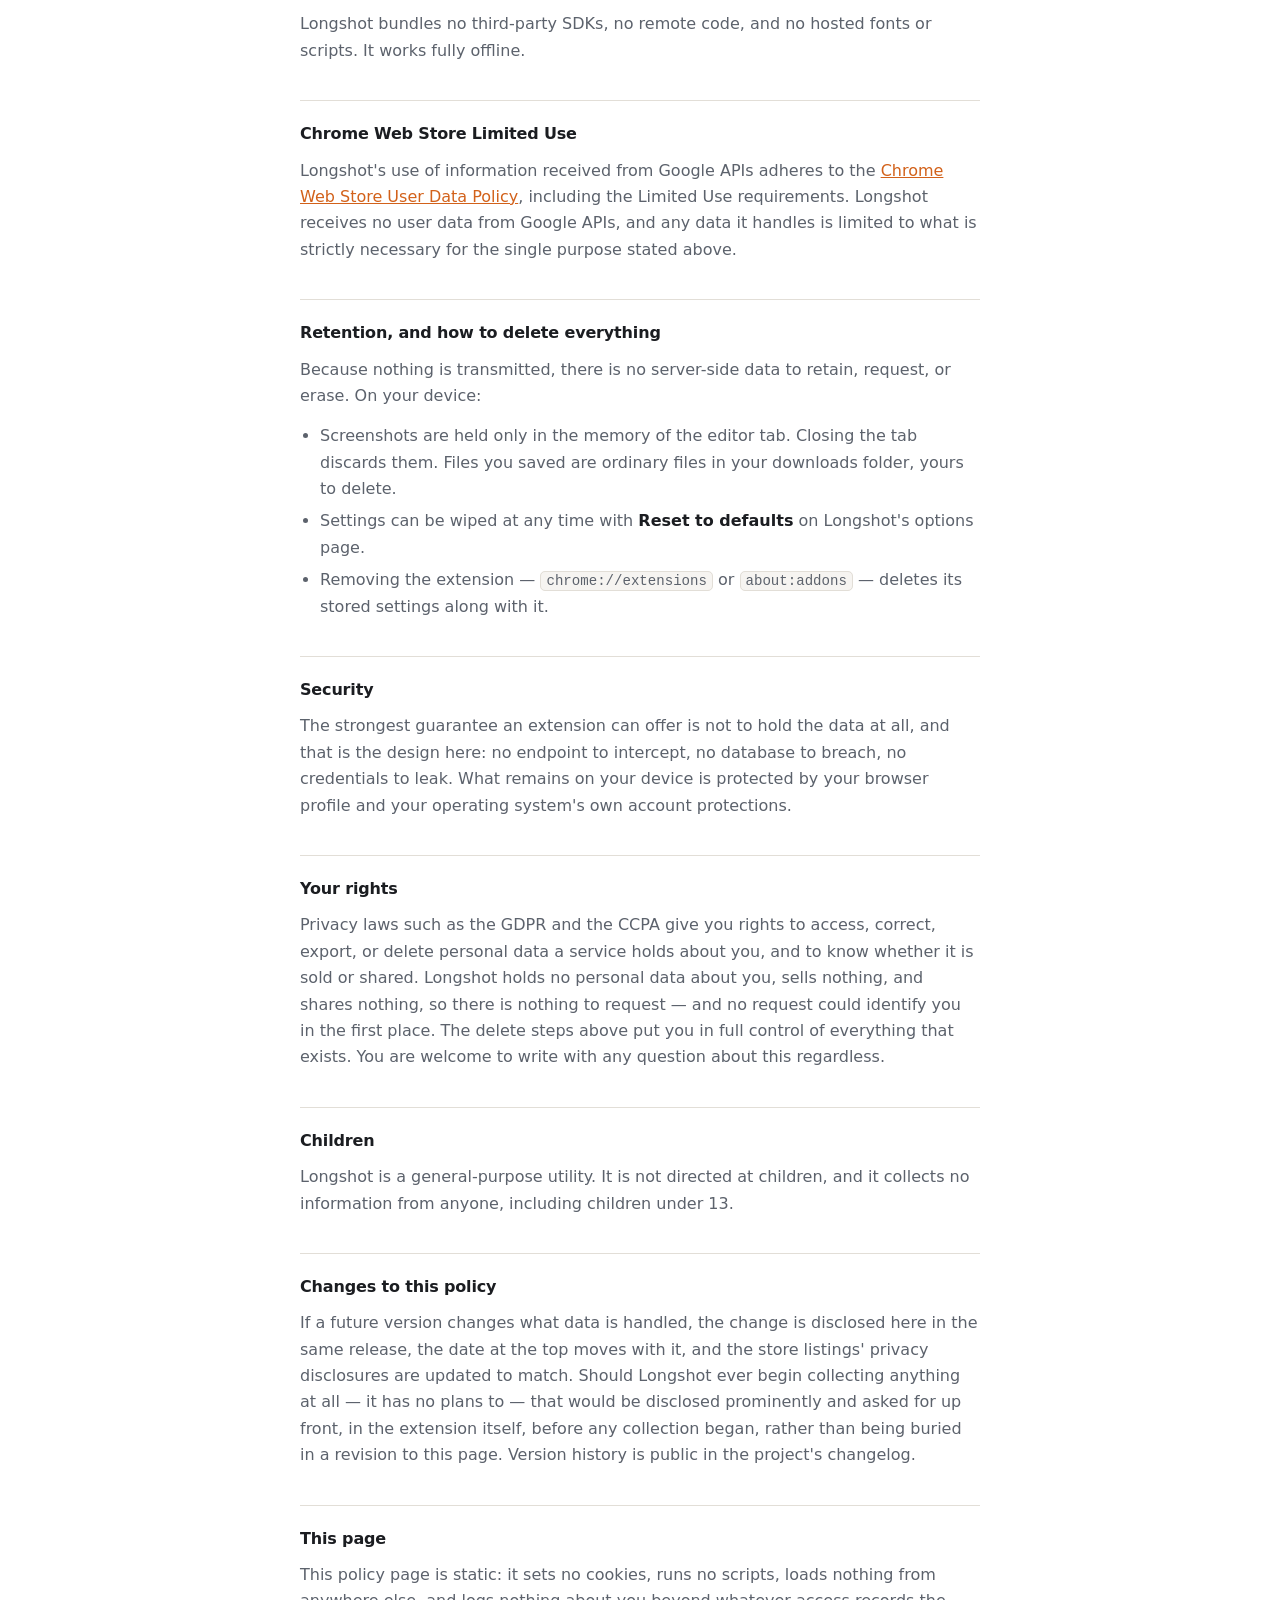
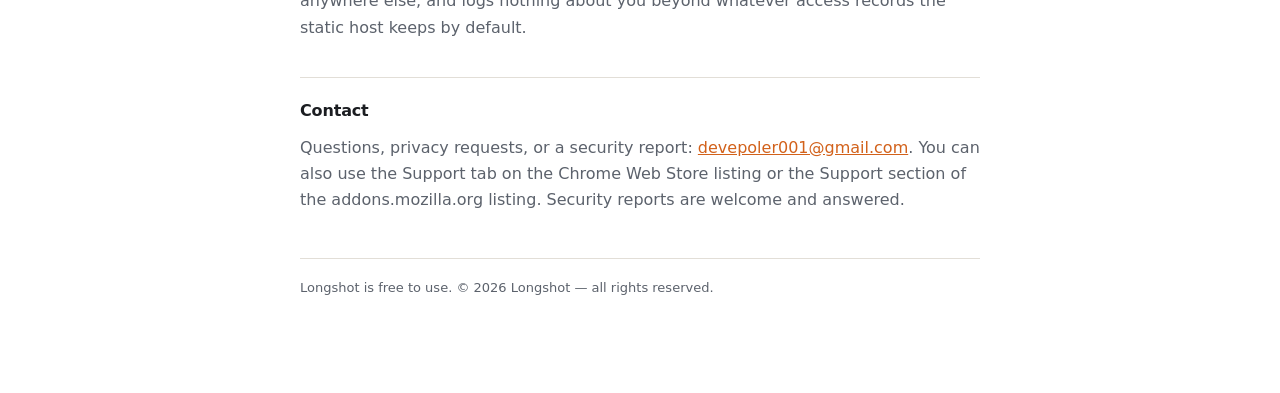
==== commit f8e43bec: "Use a reachable contact address in the privacy policy Both copies move together, as they have to.  C" ====
--- a/docs/index.html
+++ b/docs/index.html
@@ -297,7 +297,7 @@
       <h2>Contact</h2>
       <p>
         Questions, privacy requests, or a security report:
-        <a href="mailto:longshot@mostafaebrahimi.me">longshot@mostafaebrahimi.me</a>. You can also
+        <a href="mailto:devepoler001@gmail.com">devepoler001@gmail.com</a>. You can also
         use the Support tab on the Chrome Web Store listing or the Support section of the
         addons.mozilla.org listing. Security reports are welcome and answered.
       </p>
